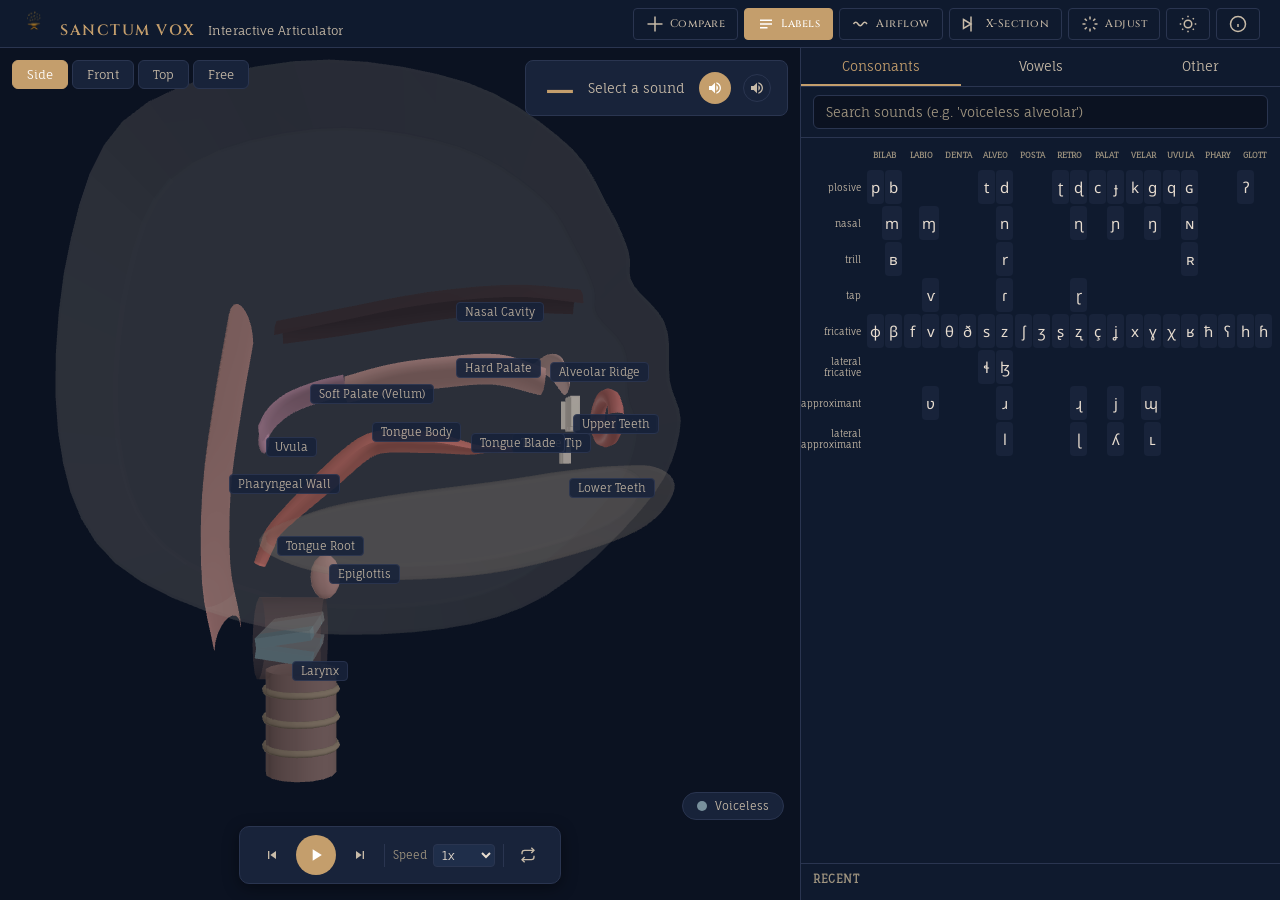
==== index.html @ 5c7abd46 "Deploy: Wells lexical sets for all 10 accents" ====
<!DOCTYPE html>
<html lang="en">
<head>
  <meta charset="UTF-8">
  <meta name="viewport" content="width=device-width, initial-scale=1.0">
  <title>Sanctum Vox — Interactive Articulator</title>
  <link rel="preconnect" href="https://fonts.googleapis.com">
  <link rel="preconnect" href="https://fonts.gstatic.com" crossorigin>
  <link href="https://fonts.googleapis.com/css2?family=Cinzel:wght@400;500;600;700&family=Fauna+One&family=Noto+Sans:ital,wght@0,400;0,700;1,400&display=swap&subset=latin,latin-ext" rel="stylesheet">
  <link rel="stylesheet" href="styles.css">
</head>
<body class="dark-mode">
  <!-- Splash Screen -->
  <div id="splash-screen">
    <img src="SV_Logo.png" class="splash-logo" alt="Sanctum Vox">
    <h1 class="splash-title">Sanctum Vox</h1>
    <p class="splash-subtitle">Interactive Articulator</p>
    <p class="splash-tagline">Voice & Dialect Coaching for Actors</p>
  </div>

  <div id="app">
    <!-- Header -->
    <header id="header">
      <div class="header-left">
        <img src="SV_Logo.png" class="header-logo-img" alt="Sanctum Vox">
        <h1 class="logo">Sanctum Vox</h1>
        <span class="subtitle">Interactive Articulator</span>
      </div>
      <div class="header-controls">
        <button id="btn-compare" class="header-btn" title="Comparison Mode">
          <svg width="18" height="18" viewBox="0 0 24 24" fill="none" stroke="currentColor" stroke-width="2"><path d="M12 2v20M2 12h20"/></svg>
          Compare
        </button>
        <button id="btn-labels" class="header-btn active" title="Toggle Labels">
          <svg width="18" height="18" viewBox="0 0 24 24" fill="none" stroke="currentColor" stroke-width="2"><path d="M4 7h16M4 12h16M4 17h10"/></svg>
          Labels
        </button>
        <button id="btn-airflow" class="header-btn" title="Toggle Airflow">
          <svg width="18" height="18" viewBox="0 0 24 24" fill="none" stroke="currentColor" stroke-width="2"><path d="M2 12c2-3 4-3 6 0s4 3 6 0 4-3 6 0"/></svg>
          Airflow
        </button>
        <button id="btn-cross-section" class="header-btn" title="Toggle Cross-Section View">
          <svg width="18" height="18" viewBox="0 0 24 24" fill="none" stroke="currentColor" stroke-width="2"><path d="M12 2v20"/><path d="M2 6l10 6-10 6z"/></svg>
          X-Section
        </button>
        <button id="btn-adjust" class="header-btn" title="Manual Adjustment">
          <svg width="18" height="18" viewBox="0 0 24 24" fill="none" stroke="currentColor" stroke-width="2"><path d="M12 2v4M12 18v4M4.93 4.93l2.83 2.83M16.24 16.24l2.83 2.83M2 12h4M18 12h4M4.93 19.07l2.83-2.83M16.24 7.76l2.83-2.83"/></svg>
          Adjust
        </button>
<button id="btn-theme" class="header-btn" title="Toggle Theme">
          <svg width="18" height="18" viewBox="0 0 24 24" fill="none" stroke="currentColor" stroke-width="2"><circle cx="12" cy="12" r="5"/><path d="M12 1v2M12 21v2M4.22 4.22l1.42 1.42M18.36 18.36l1.42 1.42M1 12h2M21 12h2M4.22 19.78l1.42-1.42M18.36 5.64l1.42-1.42"/></svg>
        </button>
        <button id="btn-about" class="header-btn" title="About">
          <svg width="18" height="18" viewBox="0 0 24 24" fill="none" stroke="currentColor" stroke-width="2"><circle cx="12" cy="12" r="10"/><path d="M12 16v-4M12 8h.01"/></svg>
        </button>
      </div>
    </header>

    <!-- Main Content -->
    <div id="main-content">
      <!-- 3D Viewport -->
      <div id="viewport">
        <canvas id="three-canvas"></canvas>
        <!-- View Controls -->
        <div id="view-controls">
          <button class="view-btn active" data-view="side">Side</button>
          <button class="view-btn" data-view="front">Front</button>
          <button class="view-btn" data-view="top">Top</button>
          <button class="view-btn" data-view="free">Free</button>
        </div>
        <!-- Playback Controls -->
        <div id="playback-controls">
          <button id="btn-prev" class="playback-btn" title="Previous Frame">
            <svg width="16" height="16" viewBox="0 0 24 24" fill="currentColor"><path d="M6 6h2v12H6zm3.5 6l8.5 6V6z"/></svg>
          </button>
          <button id="btn-play" class="playback-btn play-btn" title="Play/Pause">
            <svg width="20" height="20" viewBox="0 0 24 24" fill="currentColor" class="icon-play"><path d="M8 5v14l11-7z"/></svg>
            <svg width="20" height="20" viewBox="0 0 24 24" fill="currentColor" class="icon-pause" style="display:none"><path d="M6 19h4V5H6v14zm8-14v14h4V5h-4z"/></svg>
          </button>
          <button id="btn-next" class="playback-btn" title="Next Frame">
            <svg width="16" height="16" viewBox="0 0 24 24" fill="currentColor"><path d="M6 18l8.5-6L6 6v12zM16 6v12h2V6h-2z"/></svg>
          </button>
          <div class="speed-control">
            <label>Speed</label>
            <select id="speed-select">
              <option value="0.1">0.1x</option>
              <option value="0.25">0.25x</option>
              <option value="0.5">0.5x</option>
              <option value="1" selected>1x</option>
              <option value="2">2x</option>
            </select>
          </div>
          <button id="btn-loop" class="playback-btn" title="Loop">
            <svg width="16" height="16" viewBox="0 0 24 24" fill="none" stroke="currentColor" stroke-width="2"><path d="M17 1l4 4-4 4"/><path d="M3 11V9a4 4 0 014-4h14"/><path d="M7 23l-4-4 4-4"/><path d="M21 13v2a4 4 0 01-4 4H3"/></svg>
          </button>
        </div>
        <!-- Currently Selected Sound Display -->
        <div id="current-sound-display">
          <span class="sound-symbol" id="current-symbol">—</span>
          <span class="sound-name" id="current-name">Select a sound</span>
          <button id="btn-play-sound" class="play-sound-btn" title="Play Sound">
            <svg width="16" height="16" viewBox="0 0 24 24" fill="currentColor"><path d="M3 9v6h4l5 5V4L7 9H3zm13.5 3c0-1.77-1.02-3.29-2.5-4.03v8.05c1.48-.73 2.5-2.25 2.5-4.02zM14 3.23v2.06c2.89.86 5 3.54 5 6.71s-2.11 5.85-5 6.71v2.06c4.01-.91 7-4.49 7-8.77s-2.99-7.86-7-8.77z"/></svg>
          </button>
          <button id="btn-mute" class="mute-btn" title="Mute/Unmute">
            <svg width="16" height="16" viewBox="0 0 24 24" fill="currentColor" class="icon-unmuted"><path d="M3 9v6h4l5 5V4L7 9H3zm13.5 3c0-1.77-1.02-3.29-2.5-4.03v8.05c1.48-.73 2.5-2.25 2.5-4.02zM14 3.23v2.06c2.89.86 5 3.54 5 6.71s-2.11 5.85-5 6.71v2.06c4.01-.91 7-4.49 7-8.77s-2.99-7.86-7-8.77z"/></svg>
            <svg width="16" height="16" viewBox="0 0 24 24" fill="currentColor" class="icon-muted" style="display:none"><path d="M16.5 12c0-1.77-1.02-3.29-2.5-4.03v2.21l2.45 2.45c.03-.2.05-.41.05-.63zm2.5 0c0 .94-.2 1.82-.54 2.64l1.51 1.51A8.796 8.796 0 0021 12c0-4.28-2.99-7.86-7-8.77v2.06c2.89.86 5 3.54 5 6.71zM4.27 3L3 4.27 7.73 9H3v6h4l5 5v-6.73l4.25 4.25c-.67.52-1.42.93-2.25 1.18v2.06a8.99 8.99 0 003.69-1.81L19.73 21 21 19.73l-9-9L4.27 3zM12 4L9.91 6.09 12 8.18V4z"/></svg>
          </button>
        </div>
        <!-- Voicing Indicator -->
        <div id="voicing-indicator" class="voicing-off">
          <div class="voicing-dot"></div>
          <span class="voicing-label">Voiceless</span>
        </div>
        <!-- Adjust Panel (slide-in sliders for manual articulation control) -->
        <div id="adjust-panel">
          <div class="adjust-header">
            <h3>Manual Adjust</h3>
            <button id="adjust-reset" class="adjust-reset-btn" title="Reset to current sound">Reset</button>
          </div>
          <div class="adjust-content">
            <div class="adjust-section">
              <h4>Tongue</h4>
              <div class="slider-row">
                <label for="sl-body-height">Body Height</label>
                <input type="range" id="sl-body-height" min="0" max="1" step="0.01" value="0.5">
                <span class="slider-val" id="sv-body-height">0.50</span>
              </div>
              <div class="slider-row">
                <label for="sl-body-front">Body Frontness</label>
                <input type="range" id="sl-body-front" min="0" max="1" step="0.01" value="0.5">
                <span class="slider-val" id="sv-body-front">0.50</span>
              </div>
              <div class="slider-row">
                <label for="sl-tip-x">Tip Position</label>
                <input type="range" id="sl-tip-x" min="0" max="1" step="0.01" value="0.5">
                <span class="slider-val" id="sv-tip-x">0.50</span>
              </div>
              <div class="slider-row">
                <label for="sl-tip-y">Tip Height</label>
                <input type="range" id="sl-tip-y" min="0" max="1" step="0.01" value="0.35">
                <span class="slider-val" id="sv-tip-y">0.35</span>
              </div>
              <div class="slider-row">
                <label for="sl-root-adv">Root Advancement</label>
                <input type="range" id="sl-root-adv" min="0" max="1" step="0.01" value="0.5">
                <span class="slider-val" id="sv-root-adv">0.50</span>
              </div>
            </div>
            <div class="adjust-section">
              <h4>Lips</h4>
              <div class="slider-row">
                <label for="sl-lip-round">Rounding</label>
                <input type="range" id="sl-lip-round" min="0" max="1" step="0.01" value="0.1">
                <span class="slider-val" id="sv-lip-round">0.10</span>
              </div>
              <div class="slider-row">
                <label for="sl-lip-open">Openness</label>
                <input type="range" id="sl-lip-open" min="0" max="1" step="0.01" value="0.3">
                <span class="slider-val" id="sv-lip-open">0.30</span>
              </div>
              <div class="slider-row">
                <label for="sl-lip-prot">Protrusion</label>
                <input type="range" id="sl-lip-prot" min="0" max="1" step="0.01" value="0">
                <span class="slider-val" id="sv-lip-prot">0.00</span>
              </div>
              <div class="slider-row">
                <label for="sl-lip-spread">Spread</label>
                <input type="range" id="sl-lip-spread" min="0" max="1" step="0.01" value="0.5">
                <span class="slider-val" id="sv-lip-spread">0.50</span>
              </div>
            </div>
            <div class="adjust-section">
              <h4>Other</h4>
              <div class="slider-row">
                <label for="sl-jaw">Jaw Openness</label>
                <input type="range" id="sl-jaw" min="0" max="1" step="0.01" value="0.2">
                <span class="slider-val" id="sv-jaw">0.20</span>
              </div>
              <div class="slider-row">
                <label for="sl-velum">Velum Height</label>
                <input type="range" id="sl-velum" min="0" max="1" step="0.01" value="1">
                <span class="slider-val" id="sv-velum">1.00</span>
              </div>
            </div>
          </div>
        </div>

        <!-- Info Panel (inside viewport so it overlays 3D, not IPA chart) -->
        <div id="info-panel">
          <button id="info-toggle" class="info-toggle-btn">
            <svg width="16" height="16" viewBox="0 0 24 24" fill="none" stroke="currentColor" stroke-width="2"><circle cx="12" cy="12" r="10"/><path d="M12 16v-4M12 8h.01"/></svg>
            Info
          </button>
          <div class="info-content">
            <div id="info-symbol" class="info-symbol">—</div>
            <h3 id="info-name">Select a sound</h3>
            <div id="info-details">
              <div class="info-row"><span class="info-label">Place:</span> <span id="info-place">—</span></div>
              <div class="info-row"><span class="info-label">Manner:</span> <span id="info-manner">—</span></div>
              <div class="info-row"><span class="info-label">Voicing:</span> <span id="info-voicing">—</span></div>
            </div>
            <div id="info-examples">
              <h4>Examples</h4>
              <div id="examples-content"></div>
            </div>
            <div id="info-coaching">
              <h4>Coaching Notes</h4>
              <p id="coaching-content"></p>
            </div>
            <div id="info-similar">
              <h4>Compare With</h4>
              <div id="similar-sounds"></div>
            </div>
          </div>
        </div>
      </div>

      <!-- IPA Panel -->
      <div id="ipa-panel">
        <div class="panel-tabs">
          <button class="panel-tab active" data-tab="consonants">Consonants</button>
          <button class="panel-tab" data-tab="vowels">Vowels</button>
          <button class="panel-tab" data-tab="other">Other</button>
          <button class="panel-tab" data-tab="accents" id="accents-tab" style="display:none">Accents</button>
        </div>
        <div class="panel-search">
          <input type="text" id="ipa-search" placeholder="Search sounds (e.g. 'voiceless alveolar')">
        </div>
        <div id="tab-consonants" class="tab-content active">
          <div id="consonant-chart"></div>
        </div>
        <div id="tab-vowels" class="tab-content">
          <div id="vowel-chart"></div>
        </div>
        <div id="tab-other" class="tab-content">
          <div id="other-chart"></div>
        </div>
        <div id="tab-accents" class="tab-content">
          <div id="accent-grid"></div>
          <div id="accent-detail" style="display:none">
            <button id="accent-back" class="accent-back-btn">&larr; All Accents</button>
            <div class="accent-header-row">
              <h3 id="accent-name"></h3>
              <span id="accent-difficulty" class="accent-difficulty-badge"></span>
            </div>
            <p id="accent-region" class="accent-region"></p>
            <p id="accent-description" class="accent-desc"></p>

            <div id="accent-features"></div>

            <div class="accent-section-divider"></div>
            <h4 class="accent-section-title">Vowel System <span class="accent-ref-label">Wells Lexical Sets</span></h4>
            <div id="accent-lexical-sets"></div>

            <div class="accent-section-divider"></div>
            <h4 class="accent-section-title">Consonant Features</h4>
            <div id="accent-consonants"></div>

            <div class="accent-section-divider"></div>
            <h4 class="accent-section-title">Key Mergers &amp; Splits</h4>
            <div id="accent-mergers"></div>

            <div class="accent-section-divider"></div>
            <h4 class="accent-section-title">Example Sentences</h4>
            <div id="accent-sentences"></div>

            <div class="accent-section-divider"></div>
            <h4 class="accent-section-title">Minimal Pairs</h4>
            <div id="accent-minimal-pairs"></div>

            <div class="accent-section-divider"></div>
            <h4 class="accent-section-title">Prosody &amp; Intonation</h4>
            <div id="accent-prosody"></div>

            <div class="accent-section-divider"></div>
            <h4 class="accent-section-title">Structured Exercises</h4>
            <div id="accent-exercises"></div>

            <div class="accent-section-divider"></div>
            <h4 class="accent-section-title">Coaching Notes</h4>
            <p id="accent-coaching"></p>

            <div class="accent-section-divider"></div>
            <h4 class="accent-section-title">Famous Speakers</h4>
            <div id="accent-speakers"></div>

            <div class="accent-section-divider"></div>
            <h4 class="accent-section-title">Regional Variations</h4>
            <div id="accent-variations"></div>

            <div class="accent-section-divider"></div>
            <h4 class="accent-section-title">Historical Context</h4>
            <p id="accent-history" class="accent-history-text"></p>

            <div class="accent-section-divider"></div>
            <h4 class="accent-section-title">Practice Words</h4>
            <div id="accent-practice"></div>

            <div class="accent-section-divider"></div>
            <h4 class="accent-section-title">Common Mistakes</h4>
            <div id="accent-mistakes"></div>
          </div>
        </div>

        <!-- Recent Sounds -->
        <div id="recent-sounds">
          <h4>Recent</h4>
          <div id="recent-list"></div>
        </div>
      </div>

    </div>

    <!-- About Modal -->
    <div id="about-modal" class="modal-overlay" style="display:none">
      <div class="modal-content">
        <button id="about-close" class="modal-close">&times;</button>
        <img src="SV_Logo.png" class="about-logo" alt="Sanctum Vox">
        <h2 class="about-title">Sanctum Vox</h2>
        <p class="about-edition">Interactive Articulator</p>
        <p class="about-version">Version 1.0.0</p>
        <div class="about-divider"></div>
        <p class="about-tagline">Voice & Dialect Coaching<br>for Actors</p>
        <div class="about-divider"></div>
        <p class="about-credit">Created by Keith Higinbotham</p>
        <p class="about-url">www.sanctumvox.com</p>
        <div class="about-divider"></div>
        <p class="about-acknowledge" style="font-size:10px; opacity:0.6; line-height:1.4; max-width:280px; margin:0 auto;">
          IPA audio samples from Wikimedia Commons contributors, licensed under CC&nbsp;BY-SA&nbsp;3.0 / CC0.<br>
          3D rendering powered by Three.js (MIT License).
        </p>
        <div class="about-legal" style="margin-top:12px; font-size:11px;">
          <a href="privacy.html" target="_blank" style="color:#b89d65; text-decoration:none; margin:0 8px;">Privacy Policy</a>
          <span style="opacity:0.3;">|</span>
          <a href="terms.html" target="_blank" style="color:#b89d65; text-decoration:none; margin:0 8px;">Terms of Service</a>
        </div>
        <p class="about-copyright">&copy; 2026 Sanctum Vox. All rights reserved.</p>
      </div>
    </div>

    <!-- Comparison Mode Overlay -->
    <div id="comparison-overlay" style="display:none">
      <div class="comparison-header">
        <h3>Comparison Mode</h3>
        <p>Select two sounds to compare their articulations</p>
        <button id="exit-compare" class="header-btn">Exit Compare</button>
      </div>
      <div class="comparison-slots">
        <div class="comparison-slot" id="compare-slot-1">
          <span class="slot-label">Sound 1</span>
          <span class="slot-symbol" id="compare-symbol-1">—</span>
        </div>
        <div class="comparison-diff" id="comparison-diff"></div>
        <div class="comparison-slot" id="compare-slot-2">
          <span class="slot-label">Sound 2</span>
          <span class="slot-symbol" id="compare-symbol-2">—</span>
        </div>
      </div>
    </div>
  </div>

  <script type="importmap">
  {
    "imports": {
      "three": "./lib/three.module.js",
      "three/addons/": "./lib/addons/"
    }
  }
  </script>
  <script src="accent-data.js"></script>
  <script type="module" src="app.js"></script>
</body>
</html>
---- styles.css ----
/* === Sanctum Vox Interactive Articulator — Styles === */

:root {
  /* Dark mode (default) — Sanctum Vox brand palette */
  --bg-primary: #0B1221;
  --bg-secondary: #0f1a2e;
  --bg-panel: #18233A;
  --bg-hover: #1f2e4a;
  --bg-active: #2a3d5e;
  --text-primary: #e8ddd0;
  --text-secondary: #c8bba8;
  --text-muted: #a09580;
  --border: #2a3550;
  --accent: #C49E6C;
  --accent-hover: #e0ba7a;
  --voiced-color: #4caf50;
  --voiceless-color: #78909c;
  --tongue-color: #d4736e;
  --palate-color: #d4a0a0;
  --velum-color: #c490b0;
  --lip-color: #c47070;
  --airflow-color: #64b5f6;
  --turbulence-color: #ffb74d;
  --cavity-color: #1a1210;
  --tooth-color: #e8e0d8;
  --ipa-cell-bg: #18233A;
  --ipa-cell-hover: #1f2e4a;
  --ipa-cell-active: #C49E6C;
  --shadow: rgba(0, 0, 0, 0.4);
}

.light-mode {
  --bg-primary: #f5f0ea;
  --bg-secondary: #ffffff;
  --bg-panel: #ffffff;
  --bg-hover: #efe8df;
  --bg-active: #e5ddd0;
  --text-primary: #0B1221;
  --text-secondary: #4a4035;
  --text-muted: #8a7d6e;
  --border: #d5cdc0;
  --accent: #A07D4E;
  --accent-hover: #8a6a3e;
  --cavity-color: #f0e8e0;
  --ipa-cell-bg: #f0ebe4;
  --ipa-cell-hover: #e8e0d5;
  --ipa-cell-active: #A07D4E;
  --shadow: rgba(0, 0, 0, 0.1);
}

* {
  margin: 0;
  padding: 0;
  box-sizing: border-box;
}

body {
  font-family: 'Fauna One', Georgia, serif;
  background: var(--bg-primary);
  color: var(--text-primary);
  overflow: hidden;
  height: 100vh;
  width: 100vw;
}

/* === Splash Screen === */
#splash-screen {
  position: fixed;
  top: 0;
  left: 0;
  width: 100vw;
  height: 100vh;
  background: linear-gradient(180deg, #0B1221 0%, #18233A 100%);
  display: flex;
  flex-direction: column;
  align-items: center;
  justify-content: center;
  z-index: 9999;
  transition: opacity 0.6s ease;
}

#splash-screen.fade-out {
  opacity: 0;
  pointer-events: none;
}

.splash-logo {
  width: 120px;
  height: 120px;
  object-fit: contain;
  margin-bottom: 24px;
  animation: splashFadeIn 0.8s ease-out;
}

.splash-title {
  font-family: 'Cinzel', Georgia, serif;
  font-size: 32px;
  font-weight: 600;
  color: #C49E6C;
  letter-spacing: 3px;
  text-transform: uppercase;
  margin-bottom: 8px;
  animation: splashFadeIn 0.8s ease-out 0.2s both;
}

.splash-subtitle {
  font-family: 'Cinzel', Georgia, serif;
  font-size: 14px;
  font-weight: 400;
  color: #e0ba7a;
  letter-spacing: 2px;
  text-transform: uppercase;
  margin-bottom: 20px;
  animation: splashFadeIn 0.8s ease-out 0.4s both;
}

.splash-tagline {
  font-family: 'Fauna One', Georgia, serif;
  font-size: 13px;
  color: #c8bba8;
  letter-spacing: 0.5px;
  animation: splashFadeIn 0.8s ease-out 0.6s both;
}

@keyframes splashFadeIn {
  from { opacity: 0; transform: translateY(10px); }
  to { opacity: 1; transform: translateY(0); }
}

#app {
  display: flex;
  flex-direction: column;
  height: 100vh;
}

/* === Header === */
#header {
  display: flex;
  justify-content: space-between;
  align-items: center;
  padding: 8px 20px;
  background: var(--bg-secondary);
  border-bottom: 1px solid var(--border);
  z-index: 100;
  height: 48px;
  flex-shrink: 0;
}

.header-left {
  display: flex;
  align-items: baseline;
  gap: 12px;
}

.header-logo-img {
  width: 28px;
  height: 28px;
  object-fit: contain;
}

.logo {
  font-family: 'Cinzel', Georgia, serif;
  font-size: 15px;
  font-weight: 600;
  color: var(--accent);
  letter-spacing: 1.5px;
  text-transform: uppercase;
}

.subtitle {
  font-family: 'Fauna One', Georgia, serif;
  font-size: 12px;
  color: var(--text-secondary);
  font-weight: 400;
  letter-spacing: 0.3px;
}

.header-controls {
  display: flex;
  gap: 6px;
  align-items: center;
}

.header-btn {
  display: flex;
  align-items: center;
  gap: 6px;
  padding: 6px 12px;
  background: transparent;
  border: 1px solid var(--border);
  border-radius: 4px;
  color: var(--text-secondary);
  font-size: 11px;
  font-family: 'Cinzel', Georgia, serif;
  font-weight: 500;
  letter-spacing: 0.5px;
  cursor: pointer;
  transition: all 0.15s;
}

.header-btn:hover {
  background: var(--bg-hover);
  color: var(--text-primary);
}

.header-btn.active {
  background: var(--accent);
  border-color: var(--accent);
  color: #fff;
}

/* === Main Content === */
#main-content {
  display: flex;
  flex: 1;
  overflow: hidden;
  position: relative;
}

/* === 3D Viewport === */
#viewport {
  flex: 1;
  position: relative;
  background: var(--bg-primary);
  overflow: hidden;
}

#three-canvas {
  width: 100%;
  height: 100%;
  display: block;
}

/* View Controls */
#view-controls {
  position: absolute;
  top: 12px;
  left: 12px;
  display: flex;
  gap: 4px;
  z-index: 10;
}

.view-btn {
  padding: 6px 14px;
  background: var(--bg-panel);
  border: 1px solid var(--border);
  border-radius: 6px;
  color: var(--text-secondary);
  font-size: 12px;
  font-family: inherit;
  cursor: pointer;
  transition: all 0.15s;
}

.view-btn:hover {
  background: var(--bg-hover);
  color: var(--text-primary);
}

.view-btn.active {
  background: var(--accent);
  border-color: var(--accent);
  color: #fff;
}

/* Playback Controls */
#playback-controls {
  position: absolute;
  bottom: 16px;
  left: 50%;
  transform: translateX(-50%);
  display: flex;
  align-items: center;
  gap: 8px;
  padding: 8px 16px;
  background: var(--bg-panel);
  border: 1px solid var(--border);
  border-radius: 10px;
  z-index: 10;
  box-shadow: 0 4px 16px var(--shadow);
}

.playback-btn {
  display: flex;
  align-items: center;
  justify-content: center;
  width: 32px;
  height: 32px;
  background: transparent;
  border: none;
  border-radius: 6px;
  color: var(--text-secondary);
  cursor: pointer;
  transition: all 0.15s;
}

.playback-btn:hover {
  background: var(--bg-hover);
  color: var(--text-primary);
}

.play-btn {
  width: 40px;
  height: 40px;
  background: var(--accent);
  color: #fff;
  border-radius: 50%;
}

.play-btn:hover {
  background: var(--accent-hover);
  color: #fff;
}

.speed-control {
  display: flex;
  align-items: center;
  gap: 6px;
  padding: 0 8px;
  border-left: 1px solid var(--border);
  border-right: 1px solid var(--border);
}

.speed-control label {
  font-size: 11px;
  color: var(--text-muted);
}

.speed-control select {
  background: var(--bg-hover);
  border: 1px solid var(--border);
  border-radius: 4px;
  color: var(--text-primary);
  font-size: 12px;
  padding: 2px 4px;
  font-family: inherit;
  cursor: pointer;
}

#btn-loop.active {
  color: var(--accent);
}

/* Current Sound Display */
#current-sound-display {
  position: absolute;
  top: 12px;
  right: 12px;
  display: flex;
  align-items: center;
  gap: 10px;
  padding: 8px 16px;
  background: var(--bg-panel);
  border: 1px solid var(--border);
  border-radius: 8px;
  z-index: 10;
}

.sound-symbol {
  font-size: 28px;
  font-weight: 700;
  color: var(--accent);
  font-family: 'Noto Sans', 'Charis SIL', 'DejaVu Sans', system-ui, sans-serif;
  min-width: 36px;
  text-align: center;
}

.sound-name {
  font-size: 13px;
  color: var(--text-secondary);
  max-width: 200px;
}

.play-sound-btn {
  display: flex;
  align-items: center;
  justify-content: center;
  width: 32px;
  height: 32px;
  background: var(--accent);
  border: none;
  border-radius: 50%;
  color: #fff;
  cursor: pointer;
  transition: all 0.15s;
  margin-left: 4px;
}

.play-sound-btn:hover {
  background: var(--accent-hover);
  transform: scale(1.1);
}

.play-sound-btn:active {
  transform: scale(0.95);
}

.mute-btn {
  display: flex;
  align-items: center;
  justify-content: center;
  width: 28px;
  height: 28px;
  background: transparent;
  border: 1px solid var(--border);
  border-radius: 50%;
  color: var(--text-secondary);
  cursor: pointer;
  transition: all 0.15s;
  margin-left: 2px;
}

.mute-btn:hover {
  background: var(--bg-hover);
  color: var(--text-primary);
}

.mute-btn.active {
  color: var(--accent);
  border-color: var(--accent);
}

/* Voicing Indicator */
#voicing-indicator {
  position: absolute;
  bottom: 80px;
  right: 16px;
  display: flex;
  align-items: center;
  gap: 8px;
  padding: 6px 14px;
  background: var(--bg-panel);
  border: 1px solid var(--border);
  border-radius: 20px;
  z-index: 10;
}

.voicing-dot {
  width: 10px;
  height: 10px;
  border-radius: 50%;
  background: var(--voiceless-color);
  transition: all 0.3s;
}

.voicing-on .voicing-dot {
  background: var(--voiced-color);
  box-shadow: 0 0 8px var(--voiced-color);
  animation: voicePulse 0.6s ease-in-out infinite;
}

.voicing-label {
  font-size: 11px;
  color: var(--text-secondary);
}

@keyframes voicePulse {
  0%, 100% { transform: scale(1); opacity: 1; }
  50% { transform: scale(1.3); opacity: 0.7; }
}

/* === IPA Panel === */
#ipa-panel {
  width: 480px;
  background: var(--bg-secondary);
  border-left: 1px solid var(--border);
  display: flex;
  flex-direction: column;
  overflow: hidden;
  flex-shrink: 0;
}

.panel-tabs {
  display: flex;
  border-bottom: 1px solid var(--border);
  flex-shrink: 0;
}

.panel-tab {
  flex: 1;
  padding: 10px;
  background: transparent;
  border: none;
  border-bottom: 2px solid transparent;
  color: var(--text-secondary);
  font-size: 13px;
  font-family: inherit;
  font-weight: 500;
  cursor: pointer;
  transition: all 0.15s;
}

.panel-tab:hover {
  color: var(--text-primary);
  background: var(--bg-hover);
}

.panel-tab.active {
  color: var(--accent);
  border-bottom-color: var(--accent);
}

.panel-search {
  padding: 8px 12px;
  border-bottom: 1px solid var(--border);
  flex-shrink: 0;
}

.panel-search input {
  width: 100%;
  padding: 8px 12px;
  background: var(--bg-primary);
  border: 1px solid var(--border);
  border-radius: 6px;
  color: var(--text-primary);
  font-size: 13px;
  font-family: inherit;
  outline: none;
  transition: border-color 0.15s;
}

.panel-search input:focus {
  border-color: var(--accent);
}

.panel-search input::placeholder {
  color: var(--text-muted);
}

.tab-content {
  display: none;
  overflow-y: auto;
  flex: 1;
  padding: 8px;
}

.tab-content.active {
  display: block;
}

/* Consonant Chart */
#consonant-chart {
  display: flex;
  flex-direction: column;
  gap: 2px;
  font-size: 11px;
}

.chart-header-row {
  display: flex;
  gap: 2px;
  position: sticky;
  top: 0;
  z-index: 5;
  background: var(--bg-secondary);
  padding-bottom: 4px;
}

.chart-header-cell {
  flex: 1;
  min-width: 0;
  padding: 4px 1px;
  text-align: center;
  font-size: 8px;
  font-weight: 600;
  color: var(--text-muted);
  text-transform: uppercase;
  letter-spacing: 0.2px;
}

.chart-header-cell.manner-label {
  width: 56px;
  min-width: 56px;
  flex: none;
  text-align: right;
  padding-right: 4px;
}

.chart-row {
  display: flex;
  gap: 2px;
}

.chart-row-label {
  width: 56px;
  min-width: 56px;
  flex: none;
  padding: 4px 4px 4px 0;
  text-align: right;
  font-size: 9px;
  font-weight: 500;
  color: var(--text-secondary);
  display: flex;
  align-items: center;
  justify-content: flex-end;
}

.chart-cell {
  flex: 1;
  min-width: 0;
  display: flex;
  gap: 1px;
}

.ipa-btn {
  flex: 1;
  padding: 6px 2px;
  background: var(--ipa-cell-bg);
  border: 1px solid transparent;
  border-radius: 4px;
  color: var(--text-primary);
  font-size: 15px;
  font-family: 'Noto Sans', 'Charis SIL', 'DejaVu Sans', system-ui, sans-serif;
  cursor: pointer;
  transition: all 0.12s;
  text-align: center;
  min-height: 32px;
  display: flex;
  align-items: center;
  justify-content: center;
}

.ipa-btn:hover {
  background: var(--ipa-cell-hover);
  border-color: var(--accent);
  transform: scale(1.05);
}

.ipa-btn.active {
  background: var(--ipa-cell-active);
  color: #fff;
  border-color: var(--accent);
}

.ipa-btn.empty {
  background: transparent;
  cursor: default;
  opacity: 0.15;
}

.ipa-btn.empty:hover {
  transform: none;
  border-color: transparent;
}

.ipa-btn .voiced-marker {
  font-size: 9px;
  color: var(--text-muted);
}

/* Vowel Chart */
#vowel-chart {
  position: relative;
  width: 100%;
  padding: 20px 10px;
}

.vowel-quadrilateral {
  position: relative;
  width: 100%;
  height: 320px;
}

.vowel-quadrilateral svg {
  position: absolute;
  top: 0;
  left: 0;
  width: 100%;
  height: 100%;
}

.vowel-btn {
  position: absolute;
  width: 32px;
  height: 32px;
  display: flex;
  align-items: center;
  justify-content: center;
  background: var(--ipa-cell-bg);
  border: 1px solid var(--border);
  border-radius: 50%;
  color: var(--text-primary);
  font-size: 14px;
  font-family: 'Noto Sans', 'Charis SIL', 'DejaVu Sans', system-ui, sans-serif;
  cursor: pointer;
  transition: all 0.12s;
  z-index: 2;
  transform: translate(-50%, -50%);
}

.vowel-btn:hover {
  background: var(--ipa-cell-hover);
  border-color: var(--accent);
  transform: translate(-50%, -50%) scale(1.15);
}

.vowel-btn.active {
  background: var(--ipa-cell-active);
  color: #fff;
  border-color: var(--accent);
}

.vowel-label {
  position: absolute;
  font-size: 10px;
  color: var(--text-muted);
  font-weight: 500;
  z-index: 1;
}

/* Other Sounds Chart */
#other-chart {
  display: flex;
  flex-direction: column;
  gap: 16px;
}

.other-section h4 {
  font-size: 12px;
  font-weight: 600;
  color: var(--text-secondary);
  margin-bottom: 8px;
  text-transform: uppercase;
  letter-spacing: 0.5px;
}

.other-grid {
  display: grid;
  grid-template-columns: repeat(auto-fill, minmax(50px, 1fr));
  gap: 4px;
}

/* Recent Sounds */
#recent-sounds {
  border-top: 1px solid var(--border);
  padding: 8px 12px;
  flex-shrink: 0;
}

#recent-sounds h4 {
  font-size: 11px;
  font-weight: 600;
  color: var(--text-muted);
  text-transform: uppercase;
  letter-spacing: 0.5px;
  margin-bottom: 6px;
}

#recent-list {
  display: flex;
  gap: 4px;
  flex-wrap: wrap;
}

.recent-btn {
  padding: 4px 10px;
  background: var(--ipa-cell-bg);
  border: 1px solid var(--border);
  border-radius: 4px;
  color: var(--text-primary);
  font-size: 14px;
  font-family: 'Noto Sans', 'Charis SIL', 'DejaVu Sans', system-ui, sans-serif;
  cursor: pointer;
  transition: all 0.12s;
}

.recent-btn:hover {
  background: var(--ipa-cell-hover);
  border-color: var(--accent);
}

/* === Info Panel === */
#info-panel {
  position: absolute;
  right: 0;
  top: 0;
  bottom: 0;
  width: 300px;
  background: var(--bg-panel);
  border-left: 1px solid var(--border);
  z-index: 20;
  transform: translateX(100%);
  transition: transform 0.3s ease;
  overflow-y: auto;
}

#info-panel.expanded {
  transform: translateX(0);
}

.info-toggle-btn {
  position: absolute;
  left: -40px;
  top: 50%;
  transform: translateY(-50%);
  display: flex;
  align-items: center;
  gap: 4px;
  padding: 8px;
  background: var(--bg-panel);
  border: 1px solid var(--border);
  border-right: none;
  border-radius: 8px 0 0 8px;
  color: var(--text-secondary);
  font-size: 11px;
  font-family: inherit;
  cursor: pointer;
  writing-mode: vertical-rl;
}

.info-toggle-btn:hover {
  background: var(--bg-hover);
  color: var(--text-primary);
}

.info-content {
  padding: 20px;
}

.info-symbol {
  font-size: 64px;
  font-weight: 700;
  color: var(--accent);
  font-family: 'Noto Sans', 'Charis SIL', 'DejaVu Sans', system-ui, sans-serif;
  text-align: center;
  padding: 16px 0;
}

.info-content h3 {
  font-size: 16px;
  font-weight: 600;
  text-align: center;
  margin-bottom: 16px;
  color: var(--text-primary);
}

.info-row {
  display: flex;
  justify-content: space-between;
  padding: 6px 0;
  border-bottom: 1px solid var(--border);
  font-size: 13px;
}

.info-label {
  color: var(--text-muted);
  font-weight: 500;
}

.info-content h4 {
  font-size: 12px;
  font-weight: 600;
  color: var(--text-secondary);
  text-transform: uppercase;
  letter-spacing: 0.5px;
  margin: 16px 0 8px;
}

#examples-content {
  font-size: 13px;
  line-height: 1.6;
}

.example-lang {
  display: flex;
  gap: 8px;
  padding: 2px 0;
}

.example-lang-code {
  font-weight: 600;
  color: var(--text-muted);
  min-width: 28px;
  text-transform: uppercase;
  font-size: 10px;
  line-height: 2;
}

.example-words {
  color: var(--text-primary);
  font-style: italic;
}

#coaching-content {
  font-size: 13px;
  line-height: 1.6;
  color: var(--text-secondary);
}

#similar-sounds {
  display: flex;
  gap: 4px;
  flex-wrap: wrap;
}

.similar-btn {
  padding: 4px 12px;
  background: var(--ipa-cell-bg);
  border: 1px solid var(--border);
  border-radius: 4px;
  color: var(--text-primary);
  font-size: 16px;
  font-family: 'Noto Sans', 'Charis SIL', 'DejaVu Sans', system-ui, sans-serif;
  cursor: pointer;
  transition: all 0.12s;
}

.similar-btn:hover {
  background: var(--ipa-cell-hover);
  border-color: var(--accent);
}

/* === About Modal === */
.modal-overlay {
  position: fixed;
  top: 0;
  left: 0;
  width: 100vw;
  height: 100vh;
  background: rgba(11, 18, 33, 0.85);
  z-index: 9000;
  display: flex;
  align-items: center;
  justify-content: center;
}

.modal-content {
  background: linear-gradient(180deg, #18233A 0%, #0f1a2e 100%);
  border: 1px solid var(--border);
  border-radius: 12px;
  padding: 40px 48px;
  text-align: center;
  position: relative;
  max-width: 380px;
  box-shadow: 0 16px 48px rgba(0, 0, 0, 0.5);
}

.modal-close {
  position: absolute;
  top: 12px;
  right: 16px;
  background: none;
  border: none;
  color: var(--text-muted);
  font-size: 24px;
  cursor: pointer;
  transition: color 0.15s;
}

.modal-close:hover {
  color: var(--text-primary);
}

.about-logo {
  width: 80px;
  height: 80px;
  object-fit: contain;
  margin-bottom: 16px;
}

.about-title {
  font-family: 'Cinzel', Georgia, serif;
  font-size: 24px;
  font-weight: 600;
  color: var(--accent);
  letter-spacing: 2.5px;
  text-transform: uppercase;
  margin-bottom: 4px;
}

.about-edition {
  font-family: 'Cinzel', Georgia, serif;
  font-size: 12px;
  color: var(--accent-hover);
  letter-spacing: 1.5px;
  text-transform: uppercase;
  margin-bottom: 4px;
}

.about-version {
  font-family: 'Fauna One', Georgia, serif;
  font-size: 12px;
  color: var(--text-muted);
  margin-bottom: 0;
}

.about-divider {
  width: 60px;
  height: 1px;
  background: linear-gradient(90deg, transparent, var(--accent), transparent);
  margin: 16px auto;
}

.about-tagline {
  font-family: 'Fauna One', Georgia, serif;
  font-size: 13px;
  color: var(--text-secondary);
  line-height: 1.6;
}

.about-credit {
  font-family: 'Fauna One', Georgia, serif;
  font-size: 13px;
  color: var(--text-primary);
  margin-bottom: 4px;
}

.about-url {
  font-family: 'Fauna One', Georgia, serif;
  font-size: 12px;
  color: var(--accent);
  margin-bottom: 12px;
}

.about-copyright {
  font-family: 'Fauna One', Georgia, serif;
  font-size: 11px;
  color: var(--text-muted);
}

/* === Comparison Mode === */
#comparison-overlay {
  position: absolute;
  bottom: 70px;
  left: 50%;
  transform: translateX(-50%);
  background: var(--bg-panel);
  border: 1px solid var(--border);
  border-radius: 12px;
  padding: 16px 24px;
  z-index: 30;
  box-shadow: 0 8px 32px var(--shadow);
  min-width: 500px;
}

.comparison-header {
  text-align: center;
  margin-bottom: 12px;
}

.comparison-header h3 {
  font-size: 14px;
  font-weight: 600;
  margin-bottom: 4px;
}

.comparison-header p {
  font-size: 12px;
  color: var(--text-muted);
  margin-bottom: 8px;
}

.comparison-slots {
  display: flex;
  align-items: center;
  gap: 16px;
  justify-content: center;
}

.comparison-slot {
  display: flex;
  flex-direction: column;
  align-items: center;
  gap: 4px;
  padding: 12px 24px;
  background: var(--bg-primary);
  border: 2px dashed var(--border);
  border-radius: 10px;
  min-width: 100px;
  cursor: pointer;
  transition: all 0.15s;
}

.comparison-slot.filled {
  border-style: solid;
  border-color: var(--accent);
}

.slot-label {
  font-size: 10px;
  color: var(--text-muted);
  text-transform: uppercase;
  font-weight: 600;
  letter-spacing: 0.5px;
}

.slot-symbol {
  font-size: 32px;
  font-family: 'Noto Sans', 'Charis SIL', 'DejaVu Sans', system-ui, sans-serif;
  color: var(--text-secondary);
}

.comparison-slot.filled .slot-symbol {
  color: var(--accent);
}

.comparison-diff {
  font-size: 12px;
  color: var(--text-secondary);
  max-width: 200px;
  text-align: center;
  line-height: 1.5;
}

/* === Scrollbar Styling === */
::-webkit-scrollbar {
  width: 6px;
}

::-webkit-scrollbar-track {
  background: transparent;
}

::-webkit-scrollbar-thumb {
  background: var(--border);
  border-radius: 3px;
}

::-webkit-scrollbar-thumb:hover {
  background: var(--text-muted);
}

/* === Responsive === */
@media (max-width: 1200px) {
  #ipa-panel {
    width: 420px;
  }
}

@media (max-width: 900px) {
  #main-content {
    flex-direction: column;
  }
  #ipa-panel {
    width: 100%;
    height: 45vh;
    border-left: none;
    border-top: 1px solid var(--border);
  }
  #viewport {
    height: 55vh;
  }
  #info-panel {
    right: 0;
    width: 100%;
    top: auto;
    bottom: 0;
    height: 50%;
    transform: translateY(100%);
  }
  #info-panel.expanded {
    transform: translateY(0);
  }
  .info-toggle-btn {
    left: 50%;
    top: -32px;
    transform: translateX(-50%);
    writing-mode: horizontal-tb;
    border-radius: 8px 8px 0 0;
    border: 1px solid var(--border);
    border-bottom: none;
  }
}

/* === Adjust Panel === */
#adjust-panel {
  position: absolute;
  left: 0;
  top: 0;
  bottom: 0;
  width: 260px;
  background: var(--bg-panel);
  border-right: 1px solid var(--border);
  z-index: 20;
  transform: translateX(-100%);
  transition: transform 0.3s ease;
  overflow-y: auto;
  display: flex;
  flex-direction: column;
}

#adjust-panel.expanded {
  transform: translateX(0);
}

.adjust-header {
  display: flex;
  justify-content: space-between;
  align-items: center;
  padding: 12px 16px;
  border-bottom: 1px solid var(--border);
  flex-shrink: 0;
}

.adjust-header h3 {
  font-size: 13px;
  font-weight: 600;
  color: var(--text-primary);
}

.adjust-reset-btn {
  padding: 4px 10px;
  background: transparent;
  border: 1px solid var(--border);
  border-radius: 4px;
  color: var(--text-secondary);
  font-size: 11px;
  font-family: inherit;
  cursor: pointer;
  transition: all 0.15s;
}

.adjust-reset-btn:hover {
  background: var(--bg-hover);
  color: var(--text-primary);
}

.adjust-content {
  flex: 1;
  overflow-y: auto;
  padding: 8px 0;
}

.adjust-section {
  padding: 8px 16px;
}

.adjust-section h4 {
  font-size: 11px;
  font-weight: 600;
  color: var(--text-muted);
  text-transform: uppercase;
  letter-spacing: 0.5px;
  margin-bottom: 8px;
  padding-bottom: 4px;
  border-bottom: 1px solid var(--border);
}

.slider-row {
  display: grid;
  grid-template-columns: 1fr 90px 36px;
  align-items: center;
  gap: 6px;
  margin-bottom: 6px;
}

.slider-row label {
  font-size: 11px;
  color: var(--text-secondary);
  white-space: nowrap;
  overflow: hidden;
  text-overflow: ellipsis;
}

.slider-row input[type="range"] {
  -webkit-appearance: none;
  appearance: none;
  width: 100%;
  height: 4px;
  background: var(--border);
  border-radius: 2px;
  outline: none;
  cursor: pointer;
}

.slider-row input[type="range"]::-webkit-slider-thumb {
  -webkit-appearance: none;
  appearance: none;
  width: 14px;
  height: 14px;
  background: var(--accent);
  border-radius: 50%;
  cursor: pointer;
  border: 2px solid var(--bg-panel);
}

.slider-row input[type="range"]::-webkit-slider-thumb:hover {
  transform: scale(1.2);
}

.slider-val {
  font-size: 10px;
  color: var(--text-muted);
  text-align: right;
  font-family: 'Inter', monospace;
}

/* === 3D Label Styles === */
.articulator-label {
  position: absolute;
  pointer-events: none;
  font-size: 11px;
  color: var(--text-secondary);
  background: var(--bg-panel);
  padding: 2px 8px;
  border-radius: 4px;
  border: 1px solid var(--border);
  white-space: nowrap;
  z-index: 5;
  opacity: 0.9;
  transition: opacity 0.2s;
}

/* Search highlight */
.ipa-btn.search-match {
  border-color: var(--accent);
  box-shadow: 0 0 8px rgba(196, 158, 108, 0.3);
}

.ipa-btn.search-hidden {
  opacity: 0.2;
}

/* === Mobile: Tablet Portrait (< 768px) === */
@media (max-width: 768px) {
  #header {
    padding: 0 8px;
    height: 44px;
  }
  .logo { font-size: 13px; }
  .subtitle { display: none; }
  .header-controls { gap: 2px; }
  .header-btn {
    padding: 6px 8px;
    font-size: 10px;
    min-height: 36px;
    min-width: 36px;
  }
  .header-btn svg { width: 14px; height: 14px; }
  .header-btn span { display: none; }
  #viewport { height: 45vh; }
  #ipa-panel { height: 55vh; }
  #view-controls { top: 8px; left: 8px; gap: 4px; }
  .view-btn { padding: 6px 10px; font-size: 11px; min-height: 36px; }
  #current-sound-display { top: 8px; padding: 6px 12px; gap: 6px; }
  #current-sound-display .sound-symbol { font-size: 22px; width: 32px; height: 32px; }
  #current-sound-display .sound-name { font-size: 11px; max-width: 150px; }
  #playback-controls { bottom: 8px; padding: 6px 12px; gap: 6px; }
  .playback-btn { width: 28px; height: 28px; }
  .play-btn { width: 36px; height: 36px; }
  #adjust-panel { width: 220px; }
  #comparison-overlay { min-width: unset; width: 100%; }
  .comparison-slots { flex-direction: column; gap: 8px; }
}

/* === Mobile: Phone (< 480px) === */
@media (max-width: 480px) {
  #header { height: 40px; padding: 0 6px; }
  .header-logo-img { display: none; }
  .logo { font-size: 12px; letter-spacing: 1px; }
  .header-btn { padding: 6px; min-height: 32px; min-width: 32px; }
  #viewport { height: 40vh; }
  #ipa-panel { height: 60vh; overflow-y: auto; }
  #consonant-chart { font-size: 10px; }
  .ipa-btn { min-width: 28px; min-height: 28px; padding: 2px; font-size: 13px; }
  .vowel-btn { width: 30px; height: 30px; font-size: 13px; }
  .recent-btn { padding: 4px 8px; min-height: 28px; }
  .panel-tab { padding: 8px 12px; font-size: 11px; }
  #ipa-search { font-size: 12px; padding: 6px 10px; }
  #current-sound-display { right: auto; left: 50%; transform: translateX(-50%); }
  #current-sound-display .sound-name { display: none; }
  .play-sound-btn, .mute-btn { display: none; }
  #voicing-indicator { bottom: 52px; font-size: 11px; padding: 3px 10px; }
  #info-panel { height: 65%; }
  #adjust-panel { width: 100%; }
  .slider-row label { font-size: 11px; }
}

/* ============================================
   ACCENTS & DIALECTS
   ============================================ */

/* Accent tab reveal animation */
.accent-tab-reveal {
  animation: accentReveal 0.5s ease-out;
}
@keyframes accentReveal {
  from { opacity: 0; transform: translateY(-4px); }
  to { opacity: 1; transform: translateY(0); }
}

/* Accent grid */
#accent-grid {
  display: grid;
  grid-template-columns: 1fr 1fr;
  gap: 10px;
  padding: 10px;
}
@media (max-width: 768px) {
  #accent-grid { grid-template-columns: 1fr; }
}

.accent-card {
  background: rgba(255,255,255,0.03);
  border: 1px solid rgba(184,157,101,0.15);
  border-radius: 8px;
  padding: 14px;
  cursor: pointer;
  transition: border-color 0.2s, background 0.2s, transform 0.15s;
}
.accent-card:hover {
  border-color: rgba(184,157,101,0.5);
  background: rgba(255,255,255,0.06);
  transform: translateY(-1px);
}

.accent-card-name {
  font-family: 'Cinzel', serif;
  color: #e8dcc8;
  font-size: 14px;
  font-weight: 500;
  margin-bottom: 4px;
  letter-spacing: 0.5px;
}
.accent-card-region {
  color: #7a8290;
  font-size: 11px;
  margin-bottom: 8px;
}
.accent-card-tags {
  display: flex;
  flex-wrap: wrap;
  gap: 4px;
}
.accent-tag {
  background: rgba(184,157,101,0.12);
  color: #b89d65;
  font-size: 10px;
  padding: 2px 7px;
  border-radius: 10px;
  letter-spacing: 0.3px;
}

/* Accent detail view */
#accent-detail {
  padding: 10px 14px;
}
.accent-back-btn {
  background: none;
  border: 1px solid rgba(184,157,101,0.3);
  color: #b89d65;
  font-size: 12px;
  padding: 4px 12px;
  border-radius: 4px;
  cursor: pointer;
  margin-bottom: 12px;
  transition: background 0.2s;
}
.accent-back-btn:hover {
  background: rgba(184,157,101,0.1);
}

#accent-name {
  font-family: 'Cinzel', serif;
  color: #e8dcc8;
  font-size: 20px;
  font-weight: 500;
  margin-bottom: 2px;
  letter-spacing: 1px;
}
.accent-region {
  color: #7a8290;
  font-size: 12px;
  margin-bottom: 10px;
}
.accent-desc {
  color: #a0a8b4;
  font-size: 13px;
  line-height: 1.5;
  margin-bottom: 14px;
}

/* Key features */
.accent-feature {
  display: flex;
  gap: 8px;
  margin-bottom: 6px;
  align-items: baseline;
}
.accent-feature-label {
  background: rgba(184,157,101,0.15);
  color: #d4c49a;
  font-size: 11px;
  font-weight: 600;
  padding: 2px 8px;
  border-radius: 3px;
  white-space: nowrap;
  flex-shrink: 0;
}
.accent-feature-desc {
  color: #9aa0ab;
  font-size: 12px;
  line-height: 1.4;
}

/* Section titles */
.accent-section-title {
  font-family: 'Cinzel', serif;
  color: #d4c49a;
  font-size: 14px;
  font-weight: 500;
  margin-top: 18px;
  margin-bottom: 10px;
  letter-spacing: 0.5px;
}
.accent-ref-label {
  font-family: 'Noto Sans', sans-serif;
  color: #5a6270;
  font-size: 10px;
  font-weight: 400;
  letter-spacing: 0;
}

/* Sound shift cards */
/* (Old shift cards removed — replaced by lexical sets) */

/* Coaching notes */
#accent-coaching {
  color: #a0a8b4;
  font-size: 13px;
  line-height: 1.6;
}

/* Practice words */
.accent-practice-word {
  display: inline-block;
  background: rgba(255,255,255,0.05);
  color: #c8cdd5;
  font-size: 13px;
  padding: 3px 10px;
  border-radius: 4px;
  margin: 0 4px 4px 0;
}

/* Common mistakes */
.accent-mistake {
  color: #b08080;
  font-size: 12px;
  line-height: 1.5;
  padding: 4px 0 4px 14px;
  position: relative;
}
.accent-mistake::before {
  content: '!';
  position: absolute;
  left: 0;
  color: #c46868;
  font-weight: 700;
  font-size: 11px;
}

/* Accent card enhancements */
.accent-card-header {
  display: flex;
  align-items: center;
  justify-content: space-between;
  gap: 8px;
  margin-bottom: 4px;
}
.accent-card-difficulty {
  font-size: 10px;
  letter-spacing: 2px;
  flex-shrink: 0;
}
.accent-card-ref-badge {
  background: rgba(122,130,144,0.15);
  color: #7a8290;
  font-size: 9px;
  font-weight: 700;
  padding: 2px 6px;
  border-radius: 3px;
  letter-spacing: 1px;
  flex-shrink: 0;
}
.accent-card-desc {
  color: #7a8290;
  font-size: 11px;
  line-height: 1.4;
  margin-bottom: 8px;
}
.accent-card-stats {
  display: flex;
  gap: 12px;
  margin-top: 8px;
  padding-top: 8px;
  border-top: 1px solid rgba(255,255,255,0.04);
}
.accent-card-stats span {
  color: #5a6270;
  font-size: 10px;
}

/* Difficulty badge in detail view */
.accent-header-row {
  display: flex;
  align-items: center;
  gap: 10px;
  margin-bottom: 2px;
}
.accent-difficulty-badge {
  font-size: 11px;
  font-weight: 600;
  padding: 2px 10px;
  border-radius: 12px;
  border: 1px solid;
  white-space: nowrap;
  flex-shrink: 0;
}

/* Section dividers */
.accent-section-divider {
  height: 1px;
  background: linear-gradient(90deg, transparent, rgba(184,157,101,0.15), transparent);
  margin: 18px 0 4px 0;
}

/* Example Sentences */
.sentence-card {
  background: rgba(255,255,255,0.03);
  border: 1px solid rgba(255,255,255,0.06);
  border-radius: 6px;
  padding: 12px;
  margin-bottom: 8px;
}
.sentence-text {
  color: #e8dcc8;
  font-size: 14px;
  font-weight: 500;
  line-height: 1.5;
  margin-bottom: 6px;
}
.sentence-ipa {
  color: #b89d65;
  font-family: 'Noto Sans', sans-serif;
  font-size: 13px;
  line-height: 1.5;
  margin-bottom: 6px;
  padding: 6px 10px;
  background: rgba(184,157,101,0.08);
  border-radius: 4px;
  word-break: break-word;
}
.sentence-notes {
  color: #7a8290;
  font-size: 11px;
  line-height: 1.5;
  font-style: italic;
}

/* Minimal Pairs */
.pair-card {
  background: rgba(255,255,255,0.03);
  border: 1px solid rgba(255,255,255,0.06);
  border-radius: 6px;
  padding: 10px 12px;
  margin-bottom: 8px;
}
.pair-row {
  display: flex;
  align-items: center;
  gap: 10px;
  margin-bottom: 6px;
}
.pair-item {
  flex: 1;
  text-align: center;
  padding: 8px;
  border-radius: 6px;
}
.pair-accent {
  background: rgba(224,96,96,0.08);
  border: 1px solid rgba(224,96,96,0.15);
}
.pair-ref {
  background: rgba(100,180,120,0.08);
  border: 1px solid rgba(100,180,120,0.15);
}
.pair-word {
  display: block;
  color: #e8dcc8;
  font-size: 14px;
  font-weight: 500;
  margin-bottom: 2px;
}
.pair-pron {
  display: block;
  font-family: 'Noto Sans', sans-serif;
  font-size: 12px;
  color: #a0a8b4;
}
.pair-vs {
  color: #5a6270;
  font-size: 11px;
  font-weight: 600;
  flex-shrink: 0;
}
.pair-note {
  color: #7a8290;
  font-size: 11px;
  font-style: italic;
  line-height: 1.4;
}

/* Prosody & Intonation */
.prosody-card {
  background: rgba(255,255,255,0.03);
  border: 1px solid rgba(255,255,255,0.06);
  border-radius: 6px;
  padding: 12px;
}
.prosody-item {
  display: flex;
  gap: 10px;
  margin-bottom: 10px;
  align-items: flex-start;
}
.prosody-icon {
  font-size: 16px;
  flex-shrink: 0;
  margin-top: 1px;
}
.prosody-content {
  display: flex;
  flex-direction: column;
  gap: 2px;
}
.prosody-label {
  color: #d4c49a;
  font-size: 12px;
  font-weight: 600;
}
.prosody-text {
  color: #a0a8b4;
  font-size: 12px;
  line-height: 1.5;
}
.prosody-features {
  margin-top: 10px;
  padding-top: 10px;
  border-top: 1px solid rgba(255,255,255,0.04);
}
.prosody-feature-item {
  color: #9aa0ab;
  font-size: 12px;
  line-height: 1.5;
  padding: 3px 0 3px 16px;
  position: relative;
}
.prosody-feature-item::before {
  content: '\25E6';
  position: absolute;
  left: 2px;
  color: #b89d65;
}

/* Structured Exercises */
.exercise-card {
  background: rgba(255,255,255,0.03);
  border: 1px solid rgba(255,255,255,0.06);
  border-radius: 8px;
  padding: 14px;
  margin-bottom: 10px;
}
.exercise-header {
  display: flex;
  gap: 10px;
  align-items: flex-start;
  margin-bottom: 8px;
}
.exercise-number {
  background: rgba(184,157,101,0.2);
  color: #d4c49a;
  font-size: 12px;
  font-weight: 700;
  width: 24px;
  height: 24px;
  border-radius: 50%;
  display: flex;
  align-items: center;
  justify-content: center;
  flex-shrink: 0;
}
.exercise-title-row {
  display: flex;
  align-items: center;
  gap: 8px;
  flex-wrap: wrap;
  padding-top: 2px;
}
.exercise-title {
  color: #e8dcc8;
  font-size: 13px;
  font-weight: 600;
}
.exercise-type {
  font-size: 9px;
  font-weight: 600;
  padding: 1px 7px;
  border-radius: 10px;
  border: 1px solid;
  text-transform: uppercase;
  letter-spacing: 0.5px;
}
.exercise-instructions {
  color: #a0a8b4;
  font-size: 12px;
  line-height: 1.6;
  margin-bottom: 10px;
  padding-left: 34px;
}
.exercise-drills {
  padding-left: 34px;
}
.exercise-drill {
  color: #c8cdd5;
  font-family: 'Noto Sans', sans-serif;
  font-size: 12px;
  line-height: 1.5;
  padding: 5px 10px;
  margin-bottom: 4px;
  background: rgba(255,255,255,0.03);
  border-left: 2px solid rgba(184,157,101,0.3);
  border-radius: 0 4px 4px 0;
}

/* Famous Speakers */
.speaker-card {
  display: flex;
  gap: 10px;
  padding: 8px 0;
  border-bottom: 1px solid rgba(255,255,255,0.04);
  align-items: baseline;
}
.speaker-card:last-child { border-bottom: none; }
.speaker-name {
  color: #e8dcc8;
  font-size: 13px;
  font-weight: 500;
  white-space: nowrap;
  flex-shrink: 0;
}
.speaker-note {
  color: #7a8290;
  font-size: 12px;
  line-height: 1.4;
}

/* Regional Variations */
.variation-card {
  background: rgba(255,255,255,0.03);
  border: 1px solid rgba(255,255,255,0.06);
  border-radius: 6px;
  padding: 10px 12px;
  margin-bottom: 6px;
}
.variation-name {
  color: #d4c49a;
  font-size: 12px;
  font-weight: 600;
  display: block;
  margin-bottom: 4px;
}
.variation-desc {
  color: #9aa0ab;
  font-size: 12px;
  line-height: 1.5;
}

/* Historical Context */
.accent-history-text {
  color: #9aa0ab;
  font-size: 13px;
  line-height: 1.7;
  font-style: italic;
}

/* Empty state */
.accent-empty {
  color: #5a6270;
  font-size: 12px;
  font-style: italic;
}

/* === Wells Lexical Sets === */
.lex-group {
  margin-bottom: 16px;
}
.lex-group-title {
  color: #b89d65;
  font-size: 11px;
  font-weight: 700;
  text-transform: uppercase;
  letter-spacing: 1px;
  margin-bottom: 8px;
  padding-bottom: 4px;
  border-bottom: 1px solid rgba(184,157,101,0.15);
}
.lex-table {
  display: flex;
  flex-direction: column;
  gap: 2px;
}
.lex-row {
  display: grid;
  grid-template-columns: 70px 56px 1fr;
  gap: 8px;
  align-items: center;
  padding: 6px 8px;
  border-radius: 4px;
  background: rgba(255,255,255,0.02);
  transition: background 0.15s;
}
.lex-row:hover {
  background: rgba(255,255,255,0.05);
}
.lex-key {
  color: #d4c49a;
  font-size: 12px;
  font-weight: 700;
  font-variant: small-caps;
  letter-spacing: 0.3px;
}
.lex-ipa {
  background: rgba(184,157,101,0.12);
  border: 1px solid rgba(184,157,101,0.25);
  color: #e8dcc8;
  font-family: 'Noto Sans', sans-serif;
  font-size: 14px;
  font-weight: 600;
  padding: 3px 8px;
  border-radius: 4px;
  cursor: pointer;
  text-align: center;
  transition: all 0.15s;
  min-width: 40px;
}
.lex-ipa:hover {
  background: rgba(184,157,101,0.25);
  border-color: rgba(184,157,101,0.5);
  transform: scale(1.05);
}
.lex-example {
  color: #a0a8b4;
  font-size: 12px;
  font-style: italic;
}
.lex-notes {
  color: #7a8290;
  font-size: 11px;
  line-height: 1.4;
  grid-column: 1 / -1;
  padding-left: 8px;
  border-left: 2px solid rgba(184,157,101,0.15);
  margin-top: 2px;
}
/* Only show notes on hover/tap for cleaner look */
.lex-row .lex-notes {
  display: none;
}
.lex-row:hover .lex-notes,
.lex-row:focus-within .lex-notes {
  display: block;
}

/* === Consonant Features === */
.cons-feature-card {
  background: rgba(255,255,255,0.03);
  border: 1px solid rgba(255,255,255,0.06);
  border-radius: 6px;
  padding: 10px 12px;
  margin-bottom: 6px;
}
.cons-feature-label {
  color: #d4c49a;
  font-size: 12px;
  font-weight: 600;
  display: block;
  margin-bottom: 4px;
}
.cons-feature-desc {
  color: #9aa0ab;
  font-size: 12px;
  line-height: 1.5;
  margin: 0;
}

/* === Mergers & Splits === */
.merger-card {
  background: rgba(255,255,255,0.03);
  border: 1px solid rgba(255,255,255,0.06);
  border-radius: 6px;
  padding: 10px 12px;
  margin-bottom: 6px;
}
.merger-label {
  color: #d4c49a;
  font-size: 12px;
  font-weight: 600;
  display: block;
  margin-bottom: 4px;
}
.merger-desc {
  color: #9aa0ab;
  font-size: 12px;
  line-height: 1.5;
  margin: 0;
}

/* Reference label on section titles */
.accent-ref-label {
  font-size: 10px;
  font-weight: 500;
  color: #7a8290;
  background: rgba(122,130,144,0.12);
  padding: 2px 8px;
  border-radius: 10px;
  margin-left: 8px;
  vertical-align: middle;
  letter-spacing: 0.3px;
}

/* Accent chart highlighting */
.ipa-btn.accent-highlight,
.vowel-btn.accent-highlight {
  box-shadow: 0 0 8px rgba(184,157,101,0.5);
  border-color: rgba(184,157,101,0.6);
}

/* Mobile adjustments for new sections */
@media (max-width: 768px) {
  .lex-row {
    grid-template-columns: 60px 50px 1fr;
    gap: 6px;
    padding: 5px 6px;
  }
  .lex-key { font-size: 11px; }
  .lex-ipa { font-size: 13px; padding: 2px 6px; min-width: 36px; }
  .lex-example { font-size: 11px; }
  .lex-notes { font-size: 10px; }
  /* Always show notes on mobile since no hover */
  .lex-row .lex-notes { display: block; }
  .pair-row { flex-direction: column; gap: 6px; }
  .pair-vs { display: none; }
  .exercise-instructions { padding-left: 0; }
  .exercise-drills { padding-left: 0; }
  .speaker-card { flex-direction: column; gap: 2px; }
}
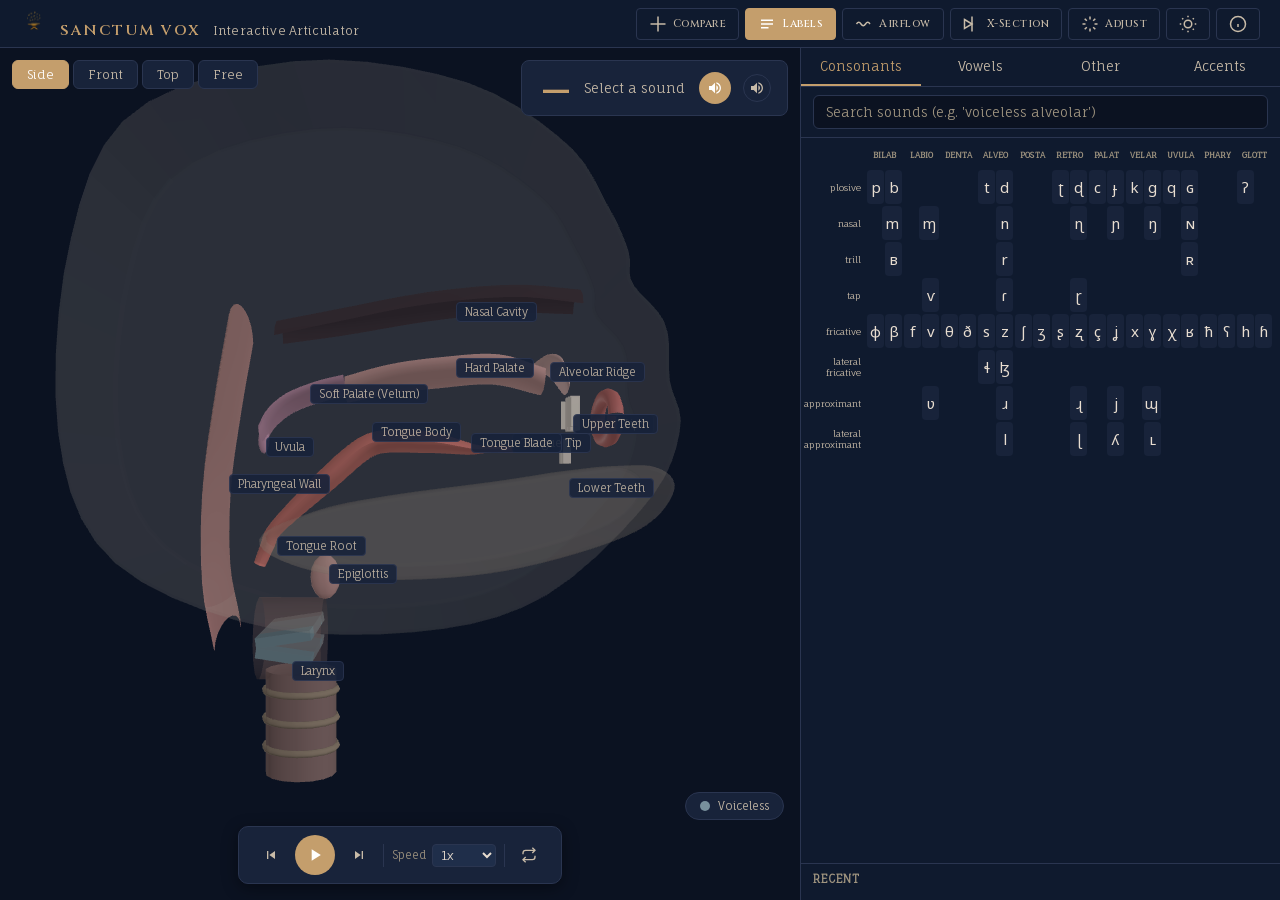
==== commit b09f5541: "Make Accents tab visible, bundle fonts locally, fix r-colored vowel mapping - Remove hidden Accents " ====
--- a/index.html
+++ b/index.html
@@ -4,9 +4,6 @@
   <meta charset="UTF-8">
   <meta name="viewport" content="width=device-width, initial-scale=1.0">
   <title>Sanctum Vox — Interactive Articulator</title>
-  <link rel="preconnect" href="https://fonts.googleapis.com">
-  <link rel="preconnect" href="https://fonts.gstatic.com" crossorigin>
-  <link href="https://fonts.googleapis.com/css2?family=Cinzel:wght@400;500;600;700&family=Fauna+One&family=Noto+Sans:ital,wght@0,400;0,700;1,400&display=swap&subset=latin,latin-ext" rel="stylesheet">
   <link rel="stylesheet" href="styles.css">
 </head>
 <body class="dark-mode">
@@ -221,7 +218,7 @@
           <button class="panel-tab active" data-tab="consonants">Consonants</button>
           <button class="panel-tab" data-tab="vowels">Vowels</button>
           <button class="panel-tab" data-tab="other">Other</button>
-          <button class="panel-tab" data-tab="accents" id="accents-tab" style="display:none">Accents</button>
+          <button class="panel-tab" data-tab="accents" id="accents-tab">Accents</button>
         </div>
         <div class="panel-search">
           <input type="text" id="ipa-search" placeholder="Search sounds (e.g. 'voiceless alveolar')">
--- a/styles.css
+++ b/styles.css
@@ -1,4 +1,37 @@
 /* === Sanctum Vox Interactive Articulator — Styles === */
+
+/* === Local Font Faces === */
+@font-face {
+  font-family: 'Cinzel';
+  font-style: normal;
+  font-weight: 400 700;
+  font-display: swap;
+  src: url(fonts/cinzel-latin.woff2) format('woff2');
+}
+
+@font-face {
+  font-family: 'Fauna One';
+  font-style: normal;
+  font-weight: 400;
+  font-display: swap;
+  src: url(fonts/fauna-one-latin.woff2) format('woff2');
+}
+
+@font-face {
+  font-family: 'Noto Sans';
+  font-style: normal;
+  font-weight: 400 700;
+  font-display: swap;
+  src: url(fonts/noto-sans-latin.woff2) format('woff2');
+}
+
+@font-face {
+  font-family: 'Noto Sans';
+  font-style: italic;
+  font-weight: 400;
+  font-display: swap;
+  src: url(fonts/noto-sans-italic-latin.woff) format('woff');
+}
 
 :root {
   /* Dark mode (default) — Sanctum Vox brand palette */
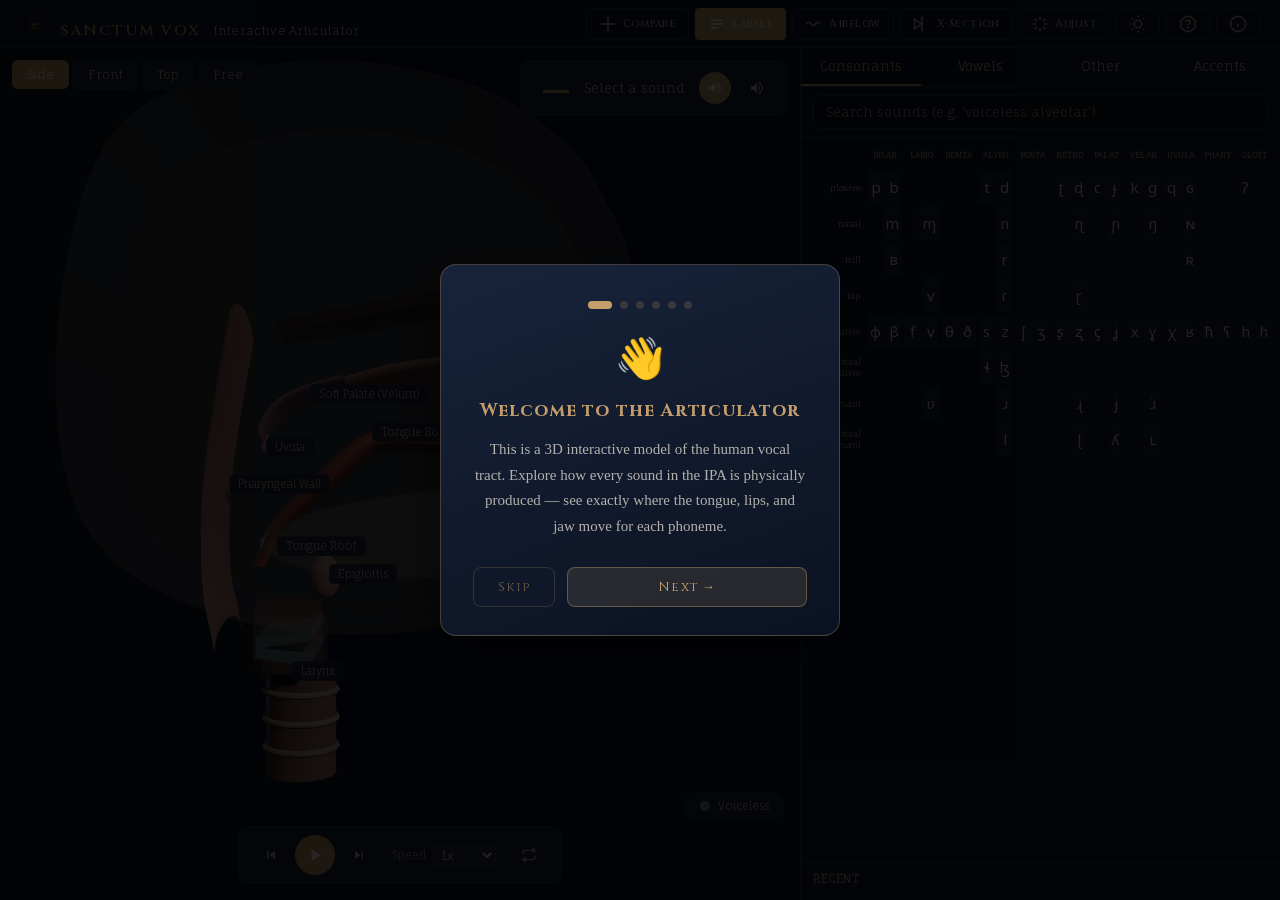
==== commit c9072e53: "Major 3D realism overhaul + accents restored + glitch/molar-R fixes - Render pipeline: ACES tone map" ====
--- a/index.html
+++ b/index.html
@@ -15,6 +15,71 @@
     <p class="splash-tagline">Voice & Dialect Coaching for Actors</p>
   </div>
 
+  <!-- Tutorial Overlay -->
+  <div id="tutorial-overlay" style="display:none">
+    <div class="tutorial-backdrop"></div>
+    <div class="tutorial-card">
+      <div class="tutorial-step-indicator">
+        <span class="tutorial-dot active"></span>
+        <span class="tutorial-dot"></span>
+        <span class="tutorial-dot"></span>
+        <span class="tutorial-dot"></span>
+        <span class="tutorial-dot"></span>
+        <span class="tutorial-dot"></span>
+      </div>
+      <div class="tutorial-content">
+        <!-- Step 1 -->
+        <div class="tutorial-step active" data-step="0">
+          <div class="tutorial-icon">👋</div>
+          <h2>Welcome to the Articulator</h2>
+          <p>This is a 3D interactive model of the human vocal tract. Explore how every sound in the IPA is physically produced — see exactly where the tongue, lips, and jaw move for each phoneme.</p>
+        </div>
+        <!-- Step 2 -->
+        <div class="tutorial-step" data-step="1">
+          <div class="tutorial-icon">🔤</div>
+          <h2>Tap a Sound</h2>
+          <p>Use the <strong>Consonants</strong>, <strong>Vowels</strong>, or <strong>Other</strong> tabs in the panel below. Tap any IPA symbol and watch the 3D model move into the correct position. You'll see the tongue, jaw, and lips adjust in real time.</p>
+        </div>
+        <!-- Step 3 -->
+        <div class="tutorial-step" data-step="2">
+          <div class="tutorial-icon">🔊</div>
+          <h2>Hear It</h2>
+          <p>When you select a sound, tap the <strong>play button</strong> to hear it spoken aloud. The info panel shows the sound's full name, manner, and place of articulation.</p>
+        </div>
+        <!-- Step 4 -->
+        <div class="tutorial-step" data-step="3">
+          <div class="tutorial-icon">🔄</div>
+          <h2>Move the 3D Model</h2>
+          <p><strong>Rotate:</strong> Drag with one finger on the model<br>
+          <strong>Zoom:</strong> Pinch with two fingers<br>
+          <strong>Pan:</strong> Drag with two fingers<br>
+          <strong>Views:</strong> Use Side, Front, Top, and Free buttons to change angle<br>
+          <strong>Reset:</strong> Tap the reset button to return to default</p>
+        </div>
+        <!-- Step 5 -->
+        <div class="tutorial-step" data-step="4">
+          <div class="tutorial-icon">🎛️</div>
+          <h2>Customise the View</h2>
+          <p>Use the toolbar to:<br>
+          <strong>Cross-section:</strong> See inside the mouth<br>
+          <strong>Teeth:</strong> Show or hide for clarity<br>
+          <strong>Transparent:</strong> See through the outer surface<br>
+          <strong>Manual Adjust:</strong> Move individual articulators yourself</p>
+        </div>
+        <!-- Step 6 -->
+        <div class="tutorial-step" data-step="5">
+          <div class="tutorial-icon">🔍</div>
+          <h2>Search & Compare</h2>
+          <p>Use the <strong>search bar</strong> to find sounds by name (e.g. "voiceless alveolar"). Use <strong>Comparison Mode</strong> to see two sounds side by side and understand the difference.</p>
+        </div>
+      </div>
+      <div class="tutorial-nav">
+        <button id="tutorial-skip" class="tutorial-btn tutorial-skip">Skip</button>
+        <button id="tutorial-next" class="tutorial-btn tutorial-next">Next →</button>
+      </div>
+    </div>
+  </div>
+
   <div id="app">
     <!-- Header -->
     <header id="header">
@@ -26,26 +91,29 @@
       <div class="header-controls">
         <button id="btn-compare" class="header-btn" title="Comparison Mode">
           <svg width="18" height="18" viewBox="0 0 24 24" fill="none" stroke="currentColor" stroke-width="2"><path d="M12 2v20M2 12h20"/></svg>
-          Compare
+          <span class="btn-label">Compare</span>
         </button>
         <button id="btn-labels" class="header-btn active" title="Toggle Labels">
           <svg width="18" height="18" viewBox="0 0 24 24" fill="none" stroke="currentColor" stroke-width="2"><path d="M4 7h16M4 12h16M4 17h10"/></svg>
-          Labels
+          <span class="btn-label">Labels</span>
         </button>
         <button id="btn-airflow" class="header-btn" title="Toggle Airflow">
           <svg width="18" height="18" viewBox="0 0 24 24" fill="none" stroke="currentColor" stroke-width="2"><path d="M2 12c2-3 4-3 6 0s4 3 6 0 4-3 6 0"/></svg>
-          Airflow
+          <span class="btn-label">Airflow</span>
         </button>
         <button id="btn-cross-section" class="header-btn" title="Toggle Cross-Section View">
           <svg width="18" height="18" viewBox="0 0 24 24" fill="none" stroke="currentColor" stroke-width="2"><path d="M12 2v20"/><path d="M2 6l10 6-10 6z"/></svg>
-          X-Section
+          <span class="btn-label">X-Section</span>
         </button>
         <button id="btn-adjust" class="header-btn" title="Manual Adjustment">
           <svg width="18" height="18" viewBox="0 0 24 24" fill="none" stroke="currentColor" stroke-width="2"><path d="M12 2v4M12 18v4M4.93 4.93l2.83 2.83M16.24 16.24l2.83 2.83M2 12h4M18 12h4M4.93 19.07l2.83-2.83M16.24 7.76l2.83-2.83"/></svg>
-          Adjust
+          <span class="btn-label">Adjust</span>
         </button>
 <button id="btn-theme" class="header-btn" title="Toggle Theme">
           <svg width="18" height="18" viewBox="0 0 24 24" fill="none" stroke="currentColor" stroke-width="2"><circle cx="12" cy="12" r="5"/><path d="M12 1v2M12 21v2M4.22 4.22l1.42 1.42M18.36 18.36l1.42 1.42M1 12h2M21 12h2M4.22 19.78l1.42-1.42M18.36 5.64l1.42-1.42"/></svg>
+        </button>
+        <button id="btn-help" class="header-btn" title="Tutorial" onclick="localStorage.removeItem('sv_tutorial_seen'); showTutorial();">
+          <svg width="18" height="18" viewBox="0 0 24 24" fill="none" stroke="currentColor" stroke-width="2"><circle cx="12" cy="12" r="10"/><path d="M9.09 9a3 3 0 0 1 5.83 1c0 2-3 3-3 3"/><circle cx="12" cy="17" r=".5"/></svg>
         </button>
         <button id="btn-about" class="header-btn" title="About">
           <svg width="18" height="18" viewBox="0 0 24 24" fill="none" stroke="currentColor" stroke-width="2"><circle cx="12" cy="12" r="10"/><path d="M12 16v-4M12 8h.01"/></svg>
@@ -210,6 +278,12 @@
             </div>
           </div>
         </div>
+      </div>
+
+      <!-- Mobile View Toggle -->
+      <div id="mobile-view-toggle">
+        <button class="mobile-toggle-btn active" data-mobile-view="3d">3D Model</button>
+        <button class="mobile-toggle-btn" data-mobile-view="chart">Charts</button>
       </div>
 
       <!-- IPA Panel -->
--- a/styles.css
+++ b/styles.css
@@ -93,7 +93,14 @@
   color: var(--text-primary);
   overflow: hidden;
   height: 100vh;
+  height: 100dvh;
   width: 100vw;
+  padding-top: env(safe-area-inset-top);
+  padding-bottom: env(safe-area-inset-bottom);
+  padding-left: env(safe-area-inset-left);
+  padding-right: env(safe-area-inset-right);
+  overscroll-behavior: none;
+  -webkit-overflow-scrolling: touch;
 }
 
 /* === Splash Screen === */
@@ -164,6 +171,7 @@
   display: flex;
   flex-direction: column;
   height: 100vh;
+  height: 100dvh; /* track the visible viewport (mobile URL bar, in-app webview) */
 }
 
 /* === Header === */
@@ -1154,6 +1162,38 @@
   background: var(--text-muted);
 }
 
+/* === Mobile View Toggle === */
+#mobile-view-toggle {
+  display: none;
+  flex-shrink: 0;
+  border-top: 1px solid var(--border);
+  border-bottom: 1px solid var(--border);
+  background: var(--bg-secondary);
+  padding: 4px;
+  gap: 4px;
+}
+
+.mobile-toggle-btn {
+  flex: 1;
+  padding: 8px 12px;
+  background: transparent;
+  border: 1px solid transparent;
+  border-radius: 6px;
+  color: var(--text-muted);
+  font-family: 'Cinzel', serif;
+  font-size: 13px;
+  font-weight: 500;
+  letter-spacing: 0.5px;
+  cursor: pointer;
+  transition: all 0.2s;
+}
+
+.mobile-toggle-btn.active {
+  background: var(--bg-active);
+  color: var(--accent);
+  border-color: var(--accent);
+}
+
 /* === Responsive === */
 @media (max-width: 1200px) {
   #ipa-panel {
@@ -1164,15 +1204,38 @@
 @media (max-width: 900px) {
   #main-content {
     flex-direction: column;
+    min-height: 0;
+    position: relative;
+    overflow: hidden;
+  }
+  #mobile-view-toggle {
+    display: flex;
+    z-index: 20;
+    position: relative;
   }
   #ipa-panel {
     width: 100%;
-    height: 45vh;
+    flex: 1;
+    min-height: 0;
     border-left: none;
-    border-top: 1px solid var(--border);
+    overflow: hidden;
+    display: none;
+    position: absolute;
+    top: 0;
+    left: 0;
+    right: 0;
+    bottom: 0;
+  }
+  #ipa-panel.mobile-visible {
+    display: flex;
+    position: relative;
   }
   #viewport {
-    height: 55vh;
+    flex: 1;
+    min-height: 0;
+  }
+  #viewport.mobile-hidden {
+    display: none;
   }
   #info-panel {
     right: 0;
@@ -1335,6 +1398,20 @@
   transition: opacity 0.2s;
 }
 
+/* Faint connector drawn upward to the anchor point when a label has been
+   nudged downward by the declutter pass. Keeps the link to the feature clear. */
+.articulator-label.has-leader::before {
+  content: "";
+  position: absolute;
+  left: 9px;
+  bottom: 100%;
+  width: 1px;
+  height: var(--leader-h, 0px);
+  background: linear-gradient(to bottom, transparent, var(--border));
+  opacity: 0.6;
+  pointer-events: none;
+}
+
 /* Search highlight */
 .ipa-btn.search-match {
   border-color: var(--accent);
@@ -1362,8 +1439,7 @@
   }
   .header-btn svg { width: 14px; height: 14px; }
   .header-btn span { display: none; }
-  #viewport { height: 45vh; }
-  #ipa-panel { height: 55vh; }
+  /* viewport and ipa-panel sizing handled by mobile toggle */
   #view-controls { top: 8px; left: 8px; gap: 4px; }
   .view-btn { padding: 6px 10px; font-size: 11px; min-height: 36px; }
   #current-sound-display { top: 8px; padding: 6px 12px; gap: 6px; }
@@ -1375,6 +1451,8 @@
   #adjust-panel { width: 220px; }
   #comparison-overlay { min-width: unset; width: 100%; }
   .comparison-slots { flex-direction: column; gap: 8px; }
+  #tab-consonants { overflow-x: auto; -webkit-overflow-scrolling: touch; }
+  #consonant-chart { min-width: 560px; }
 }
 
 /* === Mobile: Phone (< 480px) === */
@@ -1383,10 +1461,10 @@
   .header-logo-img { display: none; }
   .logo { font-size: 12px; letter-spacing: 1px; }
   .header-btn { padding: 6px; min-height: 32px; min-width: 32px; }
-  #viewport { height: 40vh; }
-  #ipa-panel { height: 60vh; overflow-y: auto; }
-  #consonant-chart { font-size: 10px; }
-  .ipa-btn { min-width: 28px; min-height: 28px; padding: 2px; font-size: 13px; }
+  /* viewport and ipa-panel sizing handled by mobile toggle */
+  #consonant-chart { font-size: 10px; min-width: 580px; }
+  #tab-consonants { overflow-x: auto; -webkit-overflow-scrolling: touch; }
+  .ipa-btn { min-width: 36px; min-height: 36px; padding: 4px; font-size: 14px; }
   .vowel-btn { width: 30px; height: 30px; font-size: 13px; }
   .recent-btn { padding: 4px 8px; min-height: 28px; }
   .panel-tab { padding: 8px 12px; font-size: 11px; }
@@ -2079,3 +2157,120 @@
   .exercise-drills { padding-left: 0; }
   .speaker-card { flex-direction: column; gap: 2px; }
 }
+
+/* === Tutorial Overlay === */
+#tutorial-overlay {
+  position: fixed;
+  top: 0; left: 0; right: 0; bottom: 0;
+  z-index: 10000;
+  display: flex;
+  align-items: center;
+  justify-content: center;
+}
+
+.tutorial-backdrop {
+  position: absolute;
+  top: 0; left: 0; right: 0; bottom: 0;
+  background: rgba(0, 0, 0, 0.85);
+}
+
+.tutorial-card {
+  position: relative;
+  background: linear-gradient(160deg, #18233A 0%, #0B1221 100%);
+  border: 1px solid rgba(196, 158, 108, 0.3);
+  border-radius: 16px;
+  padding: 36px 32px 28px;
+  max-width: 400px;
+  width: 90%;
+  text-align: center;
+  box-shadow: 0 20px 60px rgba(0, 0, 0, 0.5);
+}
+
+.tutorial-step-indicator {
+  display: flex;
+  gap: 8px;
+  justify-content: center;
+  margin-bottom: 24px;
+}
+
+.tutorial-dot {
+  width: 8px;
+  height: 8px;
+  border-radius: 50%;
+  background: rgba(196, 158, 108, 0.2);
+  transition: all 0.3s;
+}
+
+.tutorial-dot.active {
+  background: #C49E6C;
+  width: 24px;
+  border-radius: 4px;
+}
+
+.tutorial-step {
+  display: none;
+}
+
+.tutorial-step.active {
+  display: block;
+}
+
+.tutorial-icon {
+  font-size: 40px;
+  margin-bottom: 16px;
+}
+
+.tutorial-card h2 {
+  font-family: 'Cinzel', serif;
+  color: #C49E6C;
+  font-size: 18px;
+  margin-bottom: 14px;
+  letter-spacing: 0.05em;
+}
+
+.tutorial-card p {
+  font-family: 'EB Garamond', Georgia, serif;
+  color: rgba(220, 215, 205, 0.8);
+  font-size: 15px;
+  line-height: 1.7;
+  margin: 0;
+}
+
+.tutorial-card p strong {
+  color: #C49E6C;
+}
+
+.tutorial-nav {
+  display: flex;
+  justify-content: space-between;
+  margin-top: 28px;
+  gap: 12px;
+}
+
+.tutorial-btn {
+  padding: 10px 24px;
+  border-radius: 8px;
+  font-family: 'Cinzel', serif;
+  font-size: 13px;
+  letter-spacing: 0.08em;
+  cursor: pointer;
+  transition: all 0.2s;
+  border: none;
+}
+
+.tutorial-skip {
+  background: transparent;
+  color: rgba(196, 158, 108, 0.5);
+  border: 1px solid rgba(196, 158, 108, 0.2);
+}
+
+.tutorial-next {
+  background: rgba(196, 158, 108, 0.15);
+  color: #C49E6C;
+  border: 1px solid rgba(196, 158, 108, 0.4);
+  flex: 1;
+}
+
+.tutorial-next:hover {
+  background: rgba(196, 158, 108, 0.25);
+}
